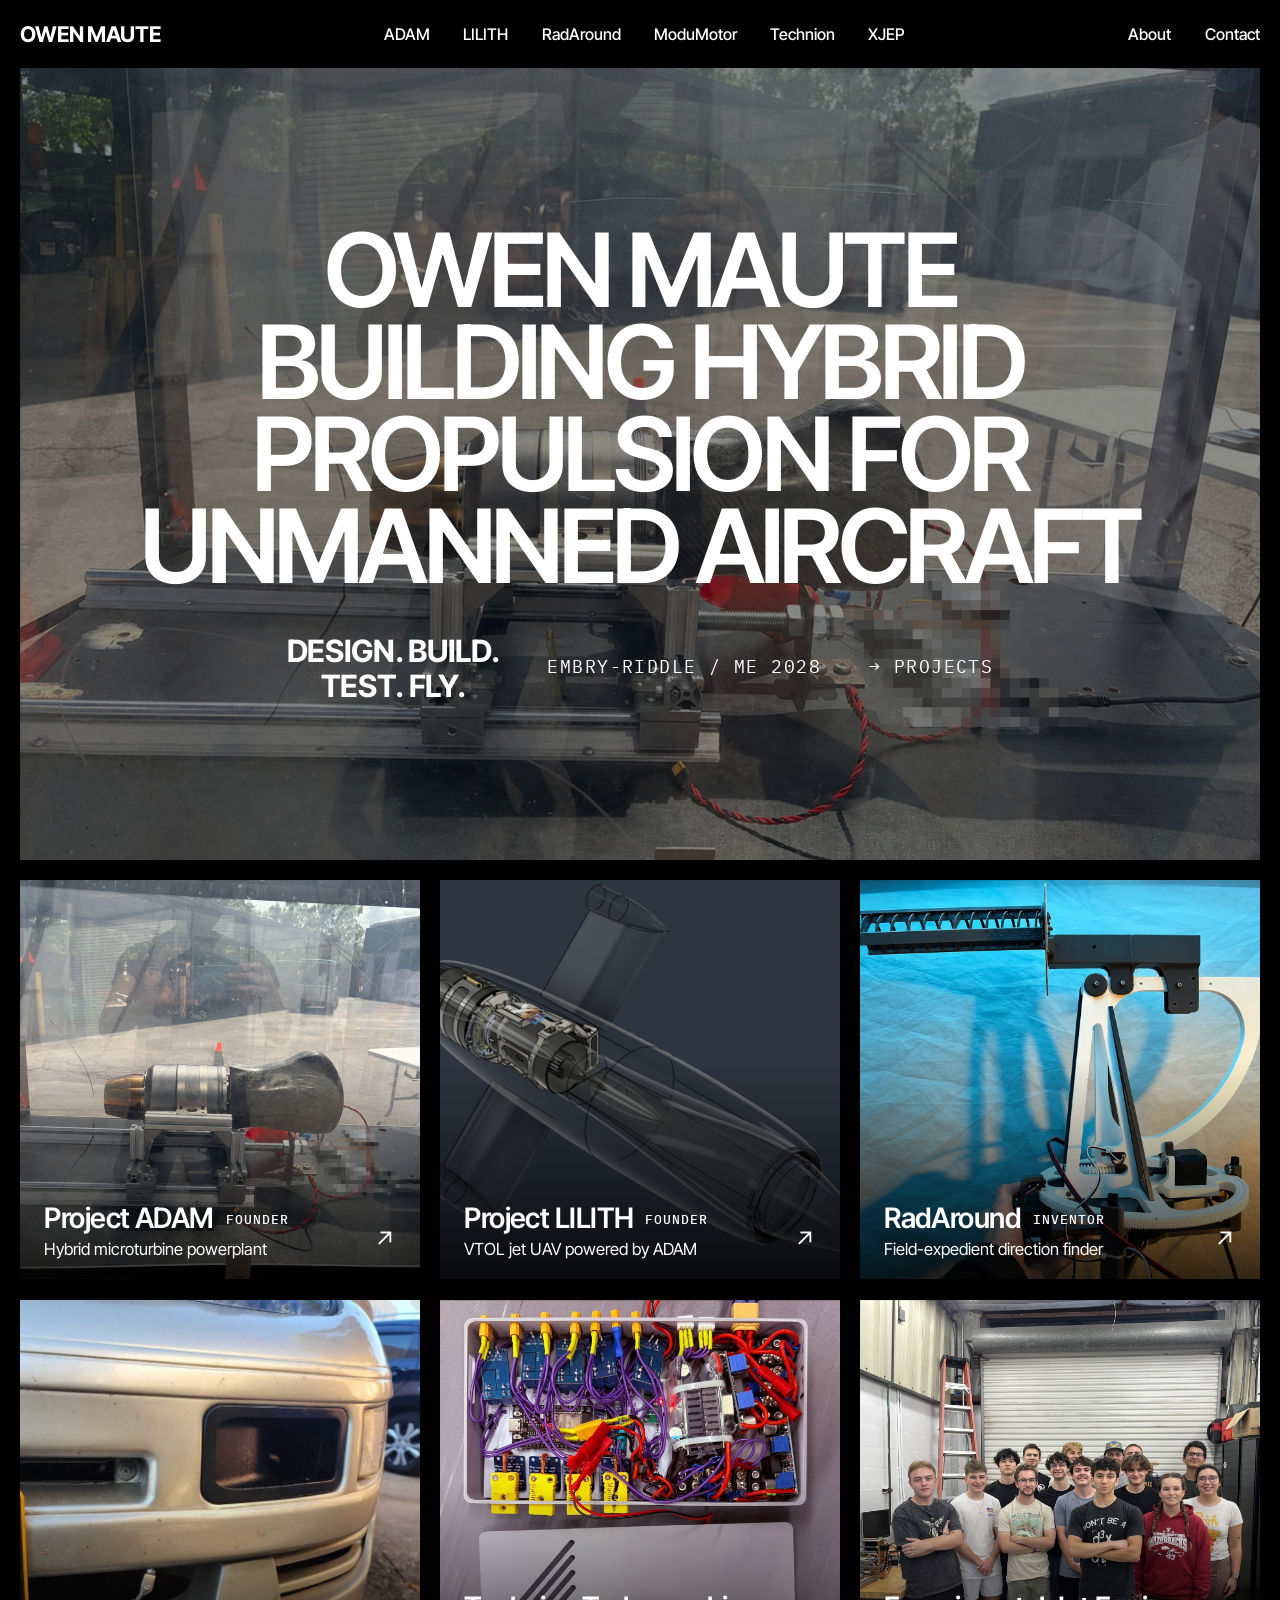
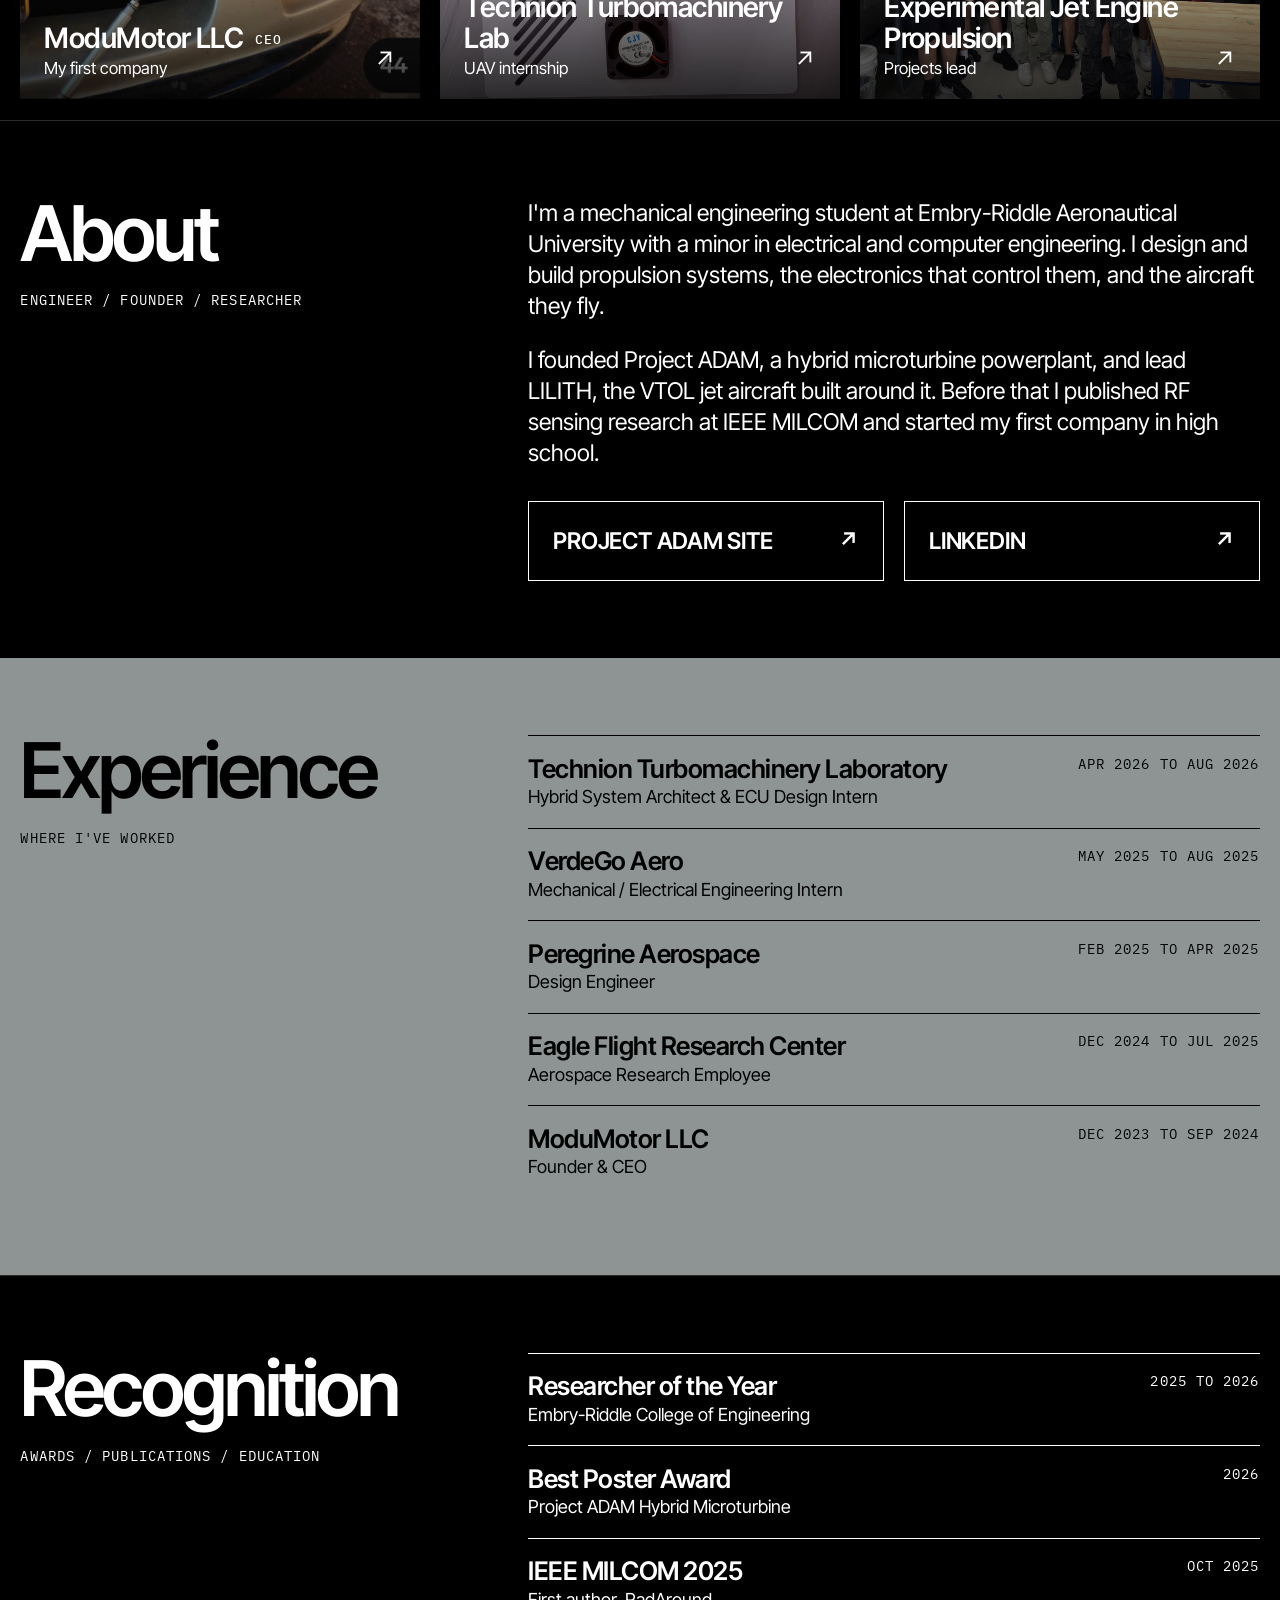
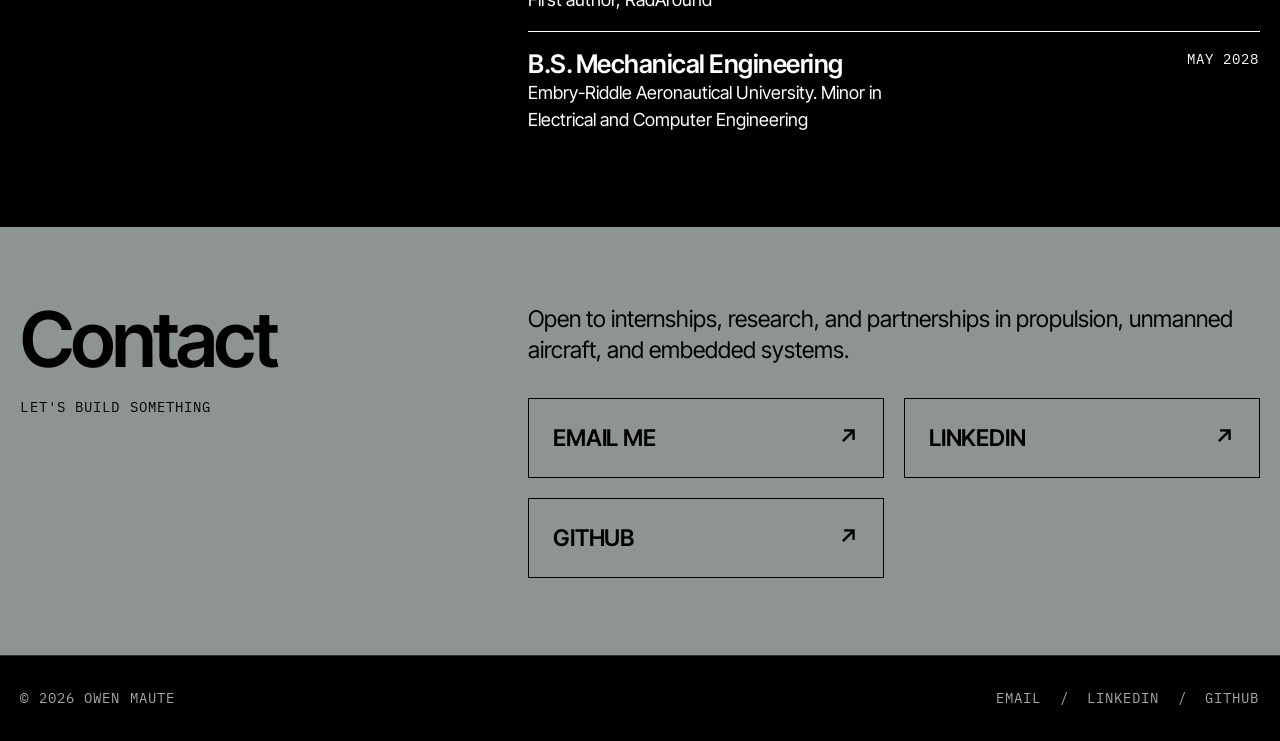
==== index.html @ c35eb9e4 "first pusH" ====
<!doctype html>
<html lang="en">
<head>
  <meta charset="utf-8">
  <meta name="viewport" content="width=device-width, initial-scale=1">
  <title>Owen Maute | Portfolio</title>
  <meta name="description" content="Owen Maute builds hybrid propulsion for unmanned aircraft. Projects, experience, and contact.">
  <meta property="og:title" content="Owen Maute | Portfolio">
  <meta property="og:description" content="Owen Maute builds hybrid propulsion for unmanned aircraft. Projects, experience, and contact.">
  <meta property="og:type" content="website">
  <link rel="icon" href="assets/favicon.svg" type="image/svg+xml">
  <link rel="preconnect" href="https://fonts.googleapis.com">
  <link rel="preconnect" href="https://fonts.gstatic.com" crossorigin>
  <link href="https://fonts.googleapis.com/css2?family=IBM+Plex+Mono:wght@400;500&family=Inter+Tight:wght@400;500;600;700&display=swap" rel="stylesheet">
  <link rel="stylesheet" href="css/styles.css">
</head>
<body>
  <a class="skip-link" href="#main">Skip to content</a>

  <header class="site-header">
    <nav class="nav" aria-label="Main">
      <a class="nav-brand" href="index.html">Owen Maute</a>
      <button class="nav-toggle" type="button" aria-expanded="false">Menu</button>
      <ul class="nav-links"><li><a href="projects/project-adam.html">ADAM</a></li><li><a href="projects/project-lilith.html">LILITH</a></li><li><a href="projects/radaround.html">RadAround</a></li><li><a href="projects/modumotor.html">ModuMotor</a></li><li><a href="projects/technion.html">Technion</a></li><li><a href="projects/xjep.html">XJEP</a></li></ul>
      <ul class="nav-side">
        <li><a href="#about">About</a></li>
        <li><a href="#contact">Contact</a></li>
      </ul>
    </nav>
  </header>

  <main id="main">
    <section class="hero">
      <img class="hero-media" src="assets/images/home/hero.jpg" alt="">
      <h1>Owen Maute<br>Building hybrid propulsion for unmanned aircraft</h1>
      <div class="hero-meta">
        <p class="hero-tag">Design. Build.<br>Test. Fly.</p>
        <p class="mono">Embry-Riddle / ME 2028</p>
        <a class="mono" href="#projects">&rarr; Projects</a>
      </div>
    </section>

    <section class="tiles" id="projects" aria-label="Projects">
      <a class="tile" href="projects/project-adam.html">
        <img src="assets/images/project-adam/testing.jpg" alt="" loading="lazy">
        <span class="tile-label"><span class="tile-title">Project ADAM <span class="tile-role mono">Founder</span></span><span class="tile-sub">Hybrid microturbine powerplant</span></span>
        <span class="tile-arrow" aria-hidden="true">&#8599;</span>
      </a>
      <a class="tile" href="projects/project-lilith.html">
        <img src="assets/images/project-lilith/title.png" alt="" loading="lazy">
        <span class="tile-label"><span class="tile-title">Project LILITH <span class="tile-role mono">Founder</span></span><span class="tile-sub">VTOL jet UAV powered by ADAM</span></span>
        <span class="tile-arrow" aria-hidden="true">&#8599;</span>
      </a>
      <a class="tile" href="projects/radaround.html">
        <img src="assets/images/radaround/cover.webp" alt="" loading="lazy">
        <span class="tile-label"><span class="tile-title">RadAround <span class="tile-role mono">Inventor</span></span><span class="tile-sub">Field-expedient direction finder</span></span>
        <span class="tile-arrow" aria-hidden="true">&#8599;</span>
      </a>
      <a class="tile" href="projects/modumotor.html">
        <img src="assets/images/modumotor/customer-car.jpg" alt="" loading="lazy">
        <span class="tile-label"><span class="tile-title">ModuMotor LLC <span class="tile-role mono">CEO</span></span><span class="tile-sub">My first company</span></span>
        <span class="tile-arrow" aria-hidden="true">&#8599;</span>
      </a>
      <a class="tile" href="projects/technion.html">
        <img src="assets/images/technion/ecu.webp" alt="" loading="lazy">
        <span class="tile-label"><span class="tile-title">Technion Turbomachinery Lab</span><span class="tile-sub">UAV internship</span></span>
        <span class="tile-arrow" aria-hidden="true">&#8599;</span>
      </a>
      <a class="tile" href="projects/xjep.html">
        <img src="assets/images/xjep/team.jpg" alt="" loading="lazy">
        <span class="tile-label"><span class="tile-title">Experimental Jet Engine Propulsion</span><span class="tile-sub">Projects lead</span></span>
        <span class="tile-arrow" aria-hidden="true">&#8599;</span>
      </a>
    </section>

    <section class="band" id="about">
      <div>
        <h2>About</h2>
        <p class="band-kicker mono">Engineer / Founder / Researcher</p>
      </div>
      <div class="band-body">
        <p>I'm a mechanical engineering student at Embry-Riddle Aeronautical University with a minor in electrical and computer engineering. I design and build propulsion systems, the electronics that control them, and the aircraft they fly.</p>
        <p>I founded Project ADAM, a hybrid microturbine powerplant, and lead LILITH, the VTOL jet aircraft built around it. Before that I published RF sensing research at IEEE MILCOM and started my first company in high school.</p>
        <div class="buttons">
          <a class="button" href="https://projectadam.tech/">Project ADAM site <span aria-hidden="true">&#8599;</span></a>
          <a class="button" href="https://www.linkedin.com/in/owen-m-27433832b/">LinkedIn <span aria-hidden="true">&#8599;</span></a>
        </div>
      </div>
    </section>

    <section class="band band--grey" id="experience">
      <div>
        <h2>Experience</h2>
        <p class="band-kicker mono">Where I've worked</p>
      </div>
      <div class="band-body">
        <ul class="rows">
          <li><div><strong>Technion Turbomachinery Laboratory</strong>Hybrid System Architect &amp; ECU Design Intern</div><span class="mono">Apr 2026 to Aug 2026</span></li>
          <li><div><strong>VerdeGo Aero</strong>Mechanical / Electrical Engineering Intern</div><span class="mono">May 2025 to Aug 2025</span></li>
          <li><div><strong>Peregrine Aerospace</strong>Design Engineer</div><span class="mono">Feb 2025 to Apr 2025</span></li>
          <li><div><strong>Eagle Flight Research Center</strong>Aerospace Research Employee</div><span class="mono">Dec 2024 to Jul 2025</span></li>
          <li><div><strong>ModuMotor LLC</strong>Founder &amp; CEO</div><span class="mono">Dec 2023 to Sep 2024</span></li>
        </ul>
      </div>
    </section>

    <section class="band" id="recognition">
      <div>
        <h2>Recognition</h2>
        <p class="band-kicker mono">Awards / Publications / Education</p>
      </div>
      <div class="band-body">
        <ul class="rows">
          <li><div><strong>Researcher of the Year</strong>Embry-Riddle College of Engineering</div><span class="mono">2025 to 2026</span></li>
          <li><div><strong>Best Poster Award</strong>Project ADAM Hybrid Microturbine</div><span class="mono">2026</span></li>
          <li><div><strong>IEEE MILCOM 2025</strong>First author, RadAround</div><span class="mono">Oct 2025</span></li>
          <li><div><strong>B.S. Mechanical Engineering</strong>Embry-Riddle Aeronautical University. Minor in Electrical and Computer Engineering</div><span class="mono">May 2028</span></li>
        </ul>
      </div>
    </section>

    <section class="band band--grey" id="contact">
      <div>
        <h2>Contact</h2>
        <p class="band-kicker mono">Let's build something</p>
      </div>
      <div class="band-body">
        <p>Open to internships, research, and partnerships in propulsion, unmanned aircraft, and embedded systems.</p>
        <div class="buttons">
          <a class="button" href="mailto:owen.maute@gmail.com">Email me <span aria-hidden="true">&#8599;</span></a>
          <a class="button" href="https://www.linkedin.com/in/owen-m-27433832b/">LinkedIn <span aria-hidden="true">&#8599;</span></a>
          <a class="button" href="https://github.com/Ayanam1R31">GitHub <span aria-hidden="true">&#8599;</span></a>
        </div>
      </div>
    </section>
  </main>

  <footer class="site-footer mono">
    <p>&copy; <span id="year"></span> Owen Maute</p>
    <p><a href="mailto:owen.maute@gmail.com">Email</a> &nbsp;/&nbsp; <a href="https://www.linkedin.com/in/owen-m-27433832b/">LinkedIn</a> &nbsp;/&nbsp; <a href="https://github.com/Ayanam1R31">GitHub</a></p>
  </footer>

  <script src="js/main.js"></script>
</body>
</html>
---- css/styles.css ----
/* Theme: change these variables to restyle the whole site */
:root {
  --bg: #000000;
  --text: #ffffff;
  --muted: #a3a8a8;
  --line: #2a2c2c;
  --band: #8e9494;
  --band-text: #000000;
  --gutter: clamp(0.75rem, 1.6vw, 1.5rem);
  --font: "Inter Tight", "Helvetica Neue", Helvetica, Arial, sans-serif;
  --mono: "IBM Plex Mono", ui-monospace, Consolas, monospace;
}

*,
*::before,
*::after {
  box-sizing: border-box;
}

html {
  scroll-behavior: smooth;
  scroll-padding-top: 5rem;
}

@media (prefers-reduced-motion: reduce) {
  html {
    scroll-behavior: auto;
  }

  * {
    transition: none !important;
  }
}

body {
  margin: 0;
  background: var(--bg);
  color: var(--text);
  font-family: var(--font);
  font-size: 1.125rem;
  line-height: 1.5;
  -webkit-font-smoothing: antialiased;
}

img,
video {
  display: block;
  max-width: 100%;
}

h1,
h2,
h3,
p,
ul,
ol,
dl,
dd,
figure {
  margin: 0;
  padding: 0;
}

ul,
ol {
  list-style: none;
}

a {
  color: inherit;
}

a:focus-visible,
button:focus-visible {
  outline: 2px solid var(--text);
  outline-offset: 3px;
}

.mono {
  font-family: var(--mono);
  font-size: 0.85rem;
  letter-spacing: 0.08em;
  text-transform: uppercase;
}

.skip-link {
  position: absolute;
  left: -999px;
  top: 0;
  padding: 0.5rem 1rem;
  background: var(--text);
  color: var(--bg);
  z-index: 20;
}

.skip-link:focus {
  left: 0;
}

/* Header */
.site-header {
  position: sticky;
  top: 0;
  z-index: 10;
  background: var(--bg);
}

.nav {
  display: flex;
  align-items: center;
  justify-content: space-between;
  gap: 1.5rem;
  padding: 1.1rem var(--gutter);
}

.nav a {
  text-decoration: none;
}

.nav-brand {
  font-size: 1.35rem;
  font-weight: 700;
  letter-spacing: -0.02em;
  text-transform: uppercase;
  white-space: nowrap;
}

.nav-links,
.nav-side {
  display: flex;
  gap: clamp(1rem, 2.6vw, 2.75rem);
  font-size: 1rem;
  font-weight: 500;
}

.nav-links a:hover,
.nav-side a:hover {
  color: var(--muted);
}

.nav-toggle {
  display: none;
  padding: 0.4rem 0.9rem;
  border: 1px solid var(--text);
  background: none;
  color: var(--text);
  font: inherit;
  font-size: 1rem;
  font-weight: 500;
}

@media (max-width: 62rem) {
  .nav {
    flex-wrap: wrap;
  }

  .nav-toggle {
    display: block;
  }

  .nav-links,
  .nav-side {
    display: none;
    flex-direction: column;
    gap: 0;
    width: 100%;
    font-size: 1.5rem;
  }

  .nav.is-open .nav-links,
  .nav.is-open .nav-side {
    display: flex;
  }

  .nav-links a,
  .nav-side a {
    padding: 0.7rem 0;
    border-top: 1px solid var(--line);
  }
}

/* Hero */
.hero {
  position: relative;
  display: flex;
  flex-direction: column;
  align-items: center;
  justify-content: center;
  min-height: min(88vh, 60rem);
  margin: 0 var(--gutter);
  padding: 4rem 1rem;
  overflow: hidden;
  text-align: center;
}

.hero-media {
  position: absolute;
  inset: 0;
  width: 100%;
  height: 100%;
  object-fit: cover;
  opacity: 0.55;
}

.hero > :not(.hero-media) {
  position: relative;
}

.hero h1 {
  max-width: 14em;
  font-size: clamp(2.6rem, 8vw, 7.25rem);
  font-weight: 600;
  line-height: 0.9;
  letter-spacing: -0.045em;
  text-transform: uppercase;
}

.hero-meta {
  display: flex;
  flex-wrap: wrap;
  align-items: center;
  justify-content: center;
  gap: 1rem 3rem;
  margin-top: 2.5rem;
}

.hero-tag {
  font-size: clamp(1.2rem, 2.4vw, 2rem);
  font-weight: 700;
  line-height: 1.15;
  letter-spacing: -0.01em;
  text-transform: uppercase;
}

.hero-meta .mono {
  font-size: clamp(0.85rem, 1.4vw, 1.2rem);
  text-decoration: none;
}

.hero--project {
  align-items: flex-start;
  justify-content: flex-end;
  padding: var(--gutter);
  text-align: left;
}

.hero--project h1 {
  margin-top: 0.75rem;
  font-size: clamp(2.6rem, 9vw, 8rem);
}

.hero-lead {
  max-width: 34em;
  margin-top: 1rem;
  font-size: clamp(1.15rem, 2vw, 1.6rem);
  font-weight: 500;
  line-height: 1.25;
}

/* Project tiles */
.tiles {
  display: grid;
  grid-template-columns: repeat(3, 1fr);
  gap: var(--gutter);
  padding: var(--gutter);
}

.tile {
  position: relative;
  display: block;
  aspect-ratio: 1;
  overflow: hidden;
  background: #101212;
  text-decoration: none;
}

.tile img {
  width: 100%;
  height: 100%;
  object-fit: cover;
  transition: transform 0.6s ease;
}

.tile:hover img {
  transform: scale(1.04);
}

.tile::after {
  content: "";
  position: absolute;
  inset: 45% 0 0;
  background: linear-gradient(transparent, rgba(0, 0, 0, 0.8));
}

.tile--empty {
  background: repeating-linear-gradient(135deg, #131515 0 2px, #0a0b0b 2px 22px);
}

.tile-label {
  position: absolute;
  z-index: 1;
  left: 1.5rem;
  right: 3.5rem;
  bottom: 1.25rem;
}

.tile-title {
  display: block;
  font-size: clamp(1.4rem, 2.2vw, 2rem);
  font-weight: 600;
  line-height: 1.1;
  letter-spacing: -0.02em;
}

.tile-role {
  margin-left: 0.4rem;
  font-size: 0.8rem;
  font-weight: 500;
  letter-spacing: 0.08em;
  vertical-align: middle;
}

.tile-sub {
  display: block;
  margin-top: 0.3rem;
  font-size: clamp(0.95rem, 1.3vw, 1.2rem);
  line-height: 1.25;
}

.tile-arrow {
  position: absolute;
  z-index: 1;
  right: 1.5rem;
  bottom: 1.25rem;
  font-size: 1.5rem;
}

.tile--wide {
  aspect-ratio: auto;
  min-height: 22rem;
  margin: var(--gutter);
}

@media (max-width: 62rem) {
  .tiles {
    grid-template-columns: repeat(2, 1fr);
  }
}

@media (max-width: 40rem) {
  .tiles {
    grid-template-columns: 1fr;
  }
}

/* Bands (about, experience, contact) */
.band {
  display: grid;
  grid-template-columns: minmax(0, 2fr) minmax(0, 3fr);
  gap: 2rem var(--gutter);
  padding: clamp(2.5rem, 6vw, 5rem) var(--gutter);
  border-top: 1px solid var(--line);
}

.band--grey {
  border-top: 0;
  background: var(--band);
  color: var(--band-text);
}

.band h2 {
  font-size: clamp(2.5rem, 6vw, 5rem);
  font-weight: 600;
  line-height: 0.95;
  letter-spacing: -0.04em;
}

.band-kicker {
  margin-top: 1.25rem;
}

.band-body > p {
  max-width: 38em;
  font-size: clamp(1.15rem, 1.8vw, 1.5rem);
  line-height: 1.35;
}

.band-body > p + p {
  margin-top: 1em;
}

@media (max-width: 50rem) {
  .band {
    grid-template-columns: 1fr;
  }
}

/* Rows (experience, facts) */
.rows > li {
  display: grid;
  grid-template-columns: minmax(0, 3fr) minmax(0, 2fr);
  gap: 0.25rem 1.5rem;
  padding: 1.1rem 0;
  border-top: 1px solid currentColor;
}

.rows > li > :only-child {
  grid-column: 1 / -1;
}

.rows strong {
  display: block;
  font-size: clamp(1.2rem, 2vw, 1.6rem);
  font-weight: 600;
  line-height: 1.15;
  letter-spacing: -0.02em;
}

.rows .mono {
  text-align: right;
}

@media (max-width: 40rem) {
  .rows > li {
    grid-template-columns: 1fr;
  }

  .rows .mono {
    text-align: left;
  }
}

/* Big buttons */
.buttons {
  display: grid;
  grid-template-columns: repeat(auto-fit, minmax(min(100%, 16rem), 1fr));
  gap: var(--gutter);
  margin-top: 2rem;
}

.button {
  display: flex;
  align-items: center;
  justify-content: space-between;
  gap: 1rem;
  min-height: 5rem;
  padding: 1rem 1.5rem;
  border: 1px solid currentColor;
  font-size: clamp(1.15rem, 1.8vw, 1.5rem);
  font-weight: 600;
  letter-spacing: -0.01em;
  text-decoration: none;
  text-transform: uppercase;
  transition: background 0.2s, color 0.2s;
}

.button:hover {
  background: var(--text);
  color: var(--bg);
}

.band--grey .button:hover {
  background: var(--band-text);
  color: var(--band);
}

/* Project pages */
.stats {
  display: grid;
  grid-template-columns: repeat(auto-fit, minmax(min(100%, 13rem), 1fr));
  gap: 0 var(--gutter);
  padding: clamp(2rem, 5vw, 4rem) var(--gutter) 0;
}

.stats > div {
  padding: 1.25rem 0 1.5rem;
  border-top: 1px solid var(--text);
}

.stats dd {
  font-size: clamp(2.5rem, 5.5vw, 4.5rem);
  font-weight: 600;
  line-height: 1;
  letter-spacing: -0.04em;
}

.stats dt {
  margin-top: 0.6rem;
  color: var(--muted);
}

.points > li {
  padding: 1rem 0;
  border-top: 1px solid var(--line);
  font-size: clamp(1.1rem, 1.6vw, 1.35rem);
  line-height: 1.35;
}

.gallery {
  display: grid;
  grid-template-columns: repeat(2, 1fr);
  gap: var(--gutter);
  padding: var(--gutter);
}

.gallery figure {
  background: #0c0d0d;
}

.gallery .wide {
  grid-column: 1 / -1;
}

.gallery img,
.gallery video {
  width: 100%;
  aspect-ratio: 4 / 3;
  object-fit: cover;
}

.gallery .tall img,
.gallery .tall video {
  aspect-ratio: 3 / 4;
}

.gallery .wide img,
.gallery .wide video {
  aspect-ratio: auto;
  max-height: 92vh;
}

.gallery .fit img {
  aspect-ratio: 1;
  object-fit: contain;
  background: #000000;
}

.gallery .contain img {
  object-fit: contain;
  background: #ffffff;
}

.gallery figcaption {
  padding: 0.75rem 0 0.25rem;
  background: var(--bg);
  color: var(--muted);
}

@media (max-width: 40rem) {
  .gallery {
    grid-template-columns: 1fr;
  }
}

/* Footer */
.site-footer {
  display: flex;
  flex-wrap: wrap;
  justify-content: space-between;
  gap: 0.5rem 2rem;
  padding: 2rem var(--gutter);
  border-top: 1px solid var(--line);
  color: var(--muted);
}

.site-footer a {
  text-decoration: none;
}

.site-footer a:hover {
  color: var(--text);
}
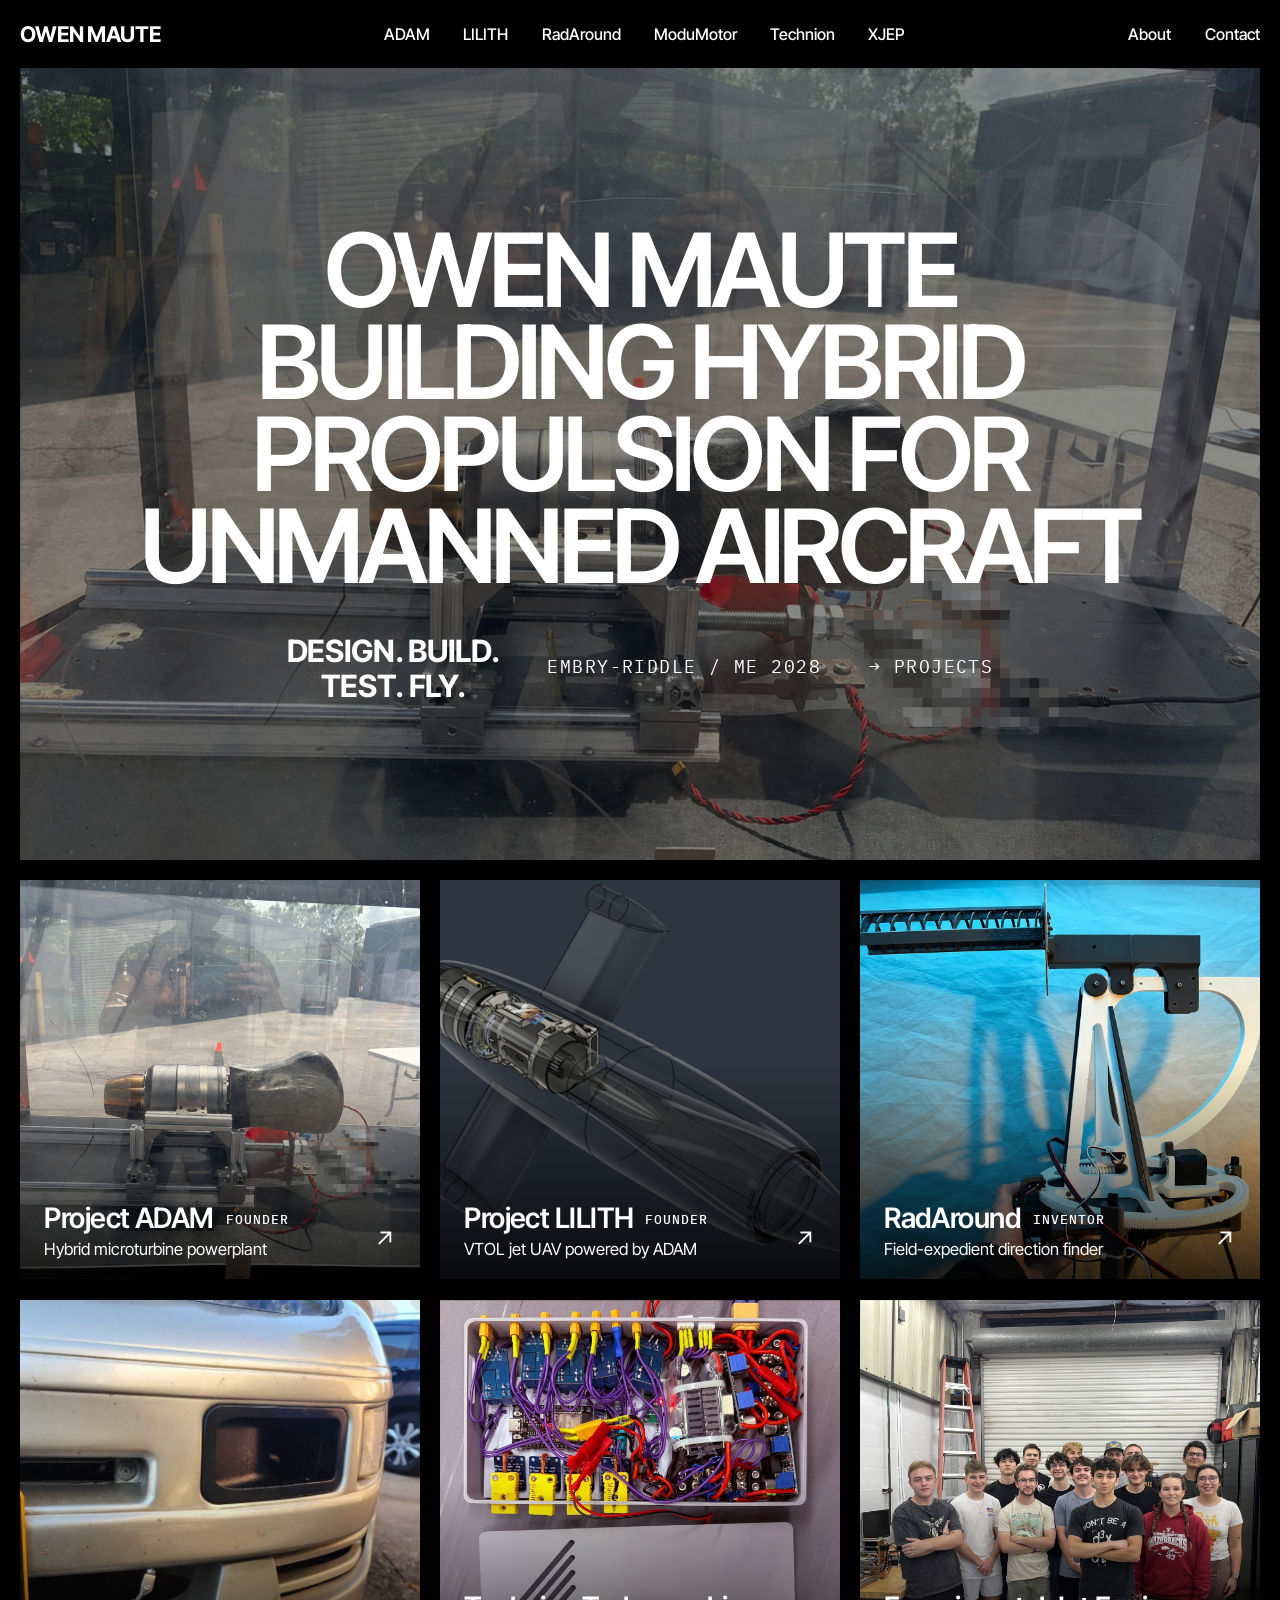
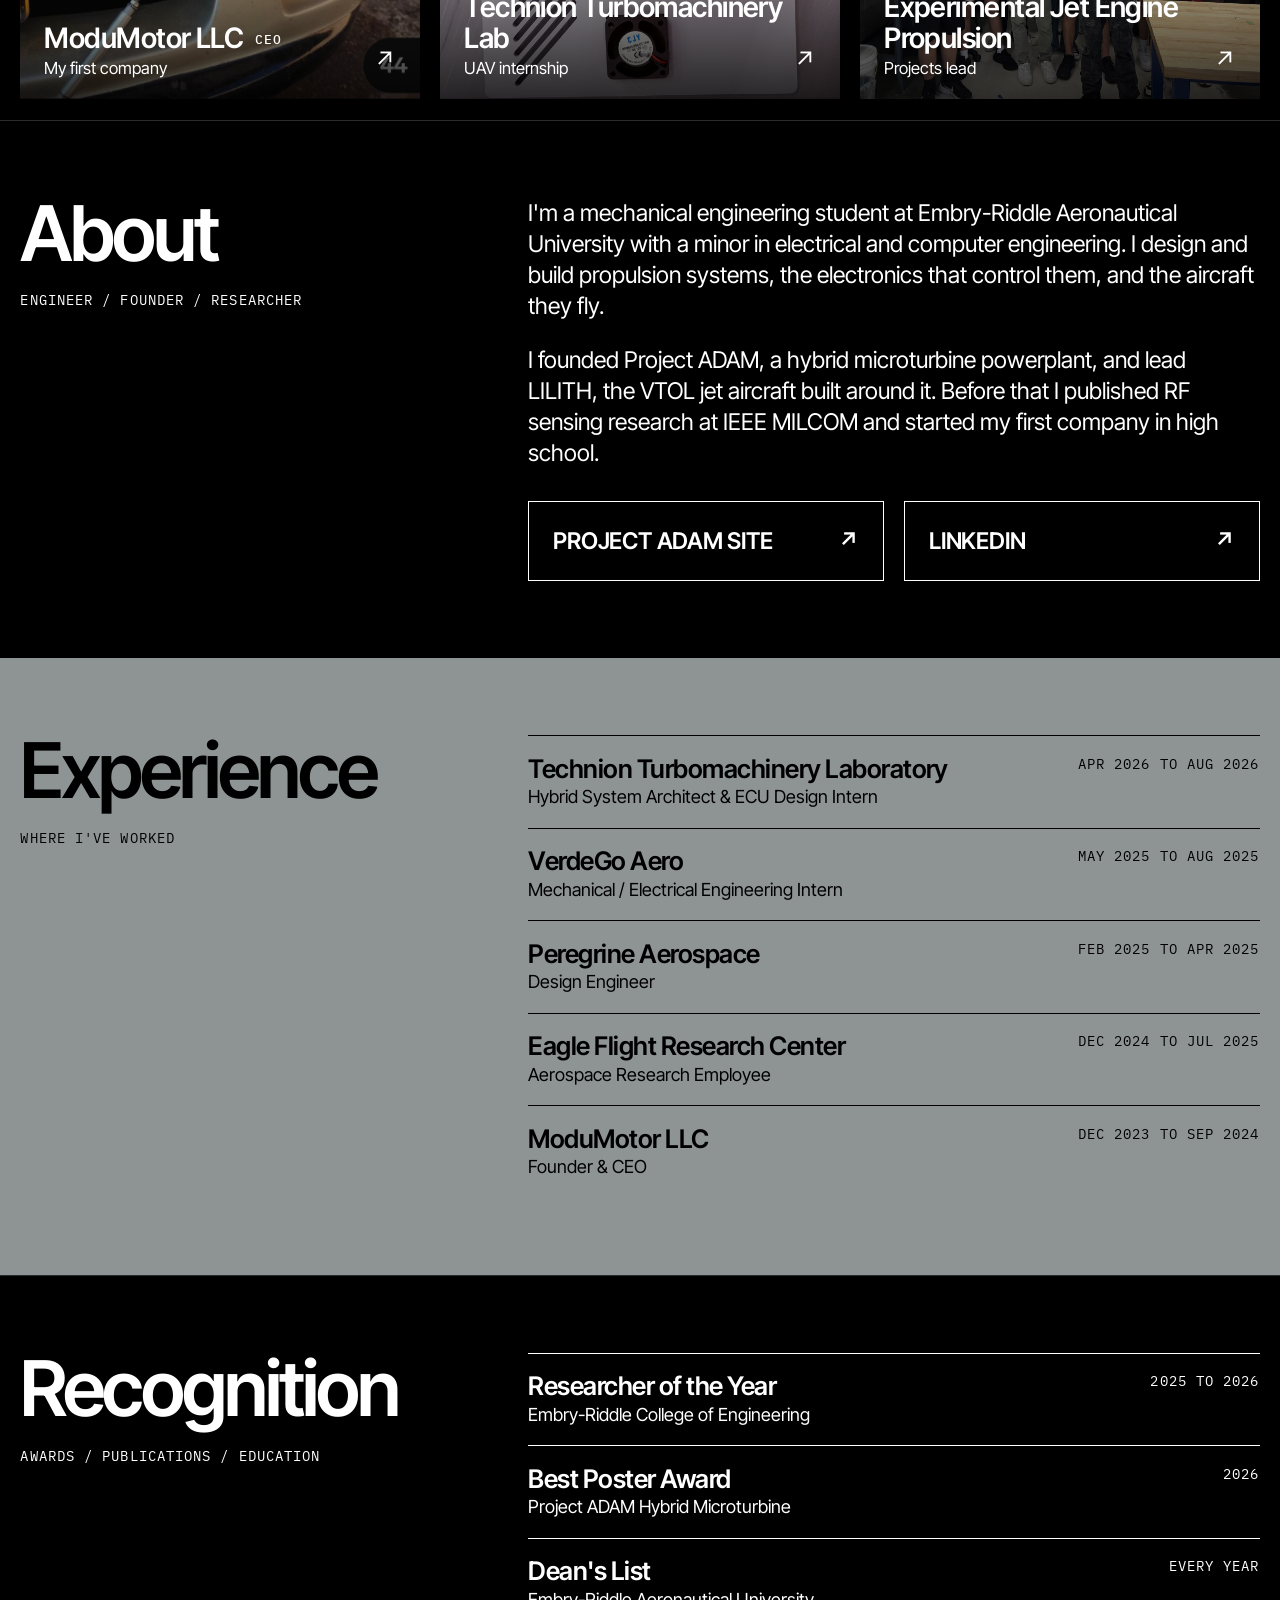
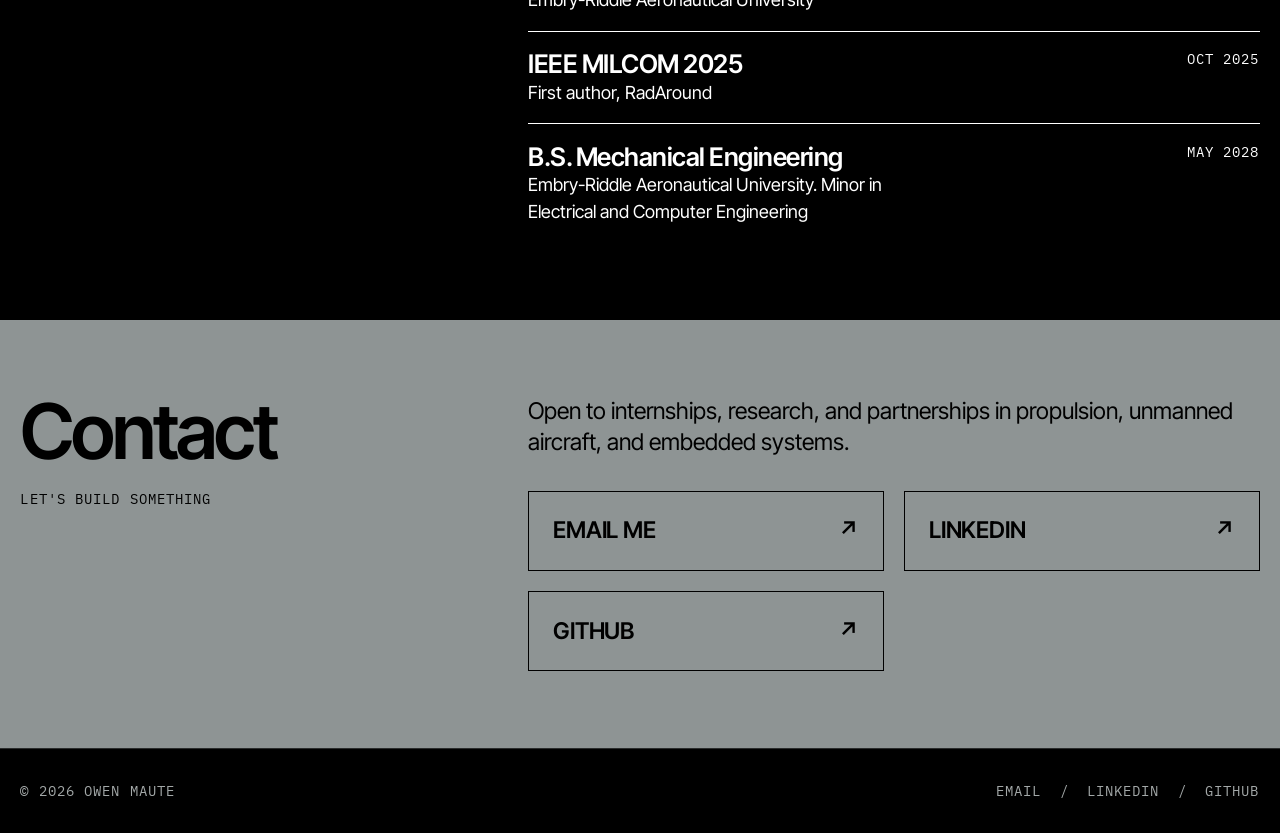
==== commit ab28c1b6: "third push" ====
--- a/index.html
+++ b/index.html
@@ -113,6 +113,7 @@
         <ul class="rows">
           <li><div><strong>Researcher of the Year</strong>Embry-Riddle College of Engineering</div><span class="mono">2025 to 2026</span></li>
           <li><div><strong>Best Poster Award</strong>Project ADAM Hybrid Microturbine</div><span class="mono">2026</span></li>
+          <li><div><strong>Dean's List</strong>Embry-Riddle Aeronautical University</div><span class="mono">Every year</span></li>
           <li><div><strong>IEEE MILCOM 2025</strong>First author, RadAround</div><span class="mono">Oct 2025</span></li>
           <li><div><strong>B.S. Mechanical Engineering</strong>Embry-Riddle Aeronautical University. Minor in Electrical and Computer Engineering</div><span class="mono">May 2028</span></li>
         </ul>
--- a/css/styles.css
+++ b/css/styles.css
@@ -237,16 +237,57 @@
   text-decoration: none;
 }
 
+/* Project page header: text on the left, cover photo on the right */
 .hero--project {
-  align-items: flex-start;
-  justify-content: flex-end;
-  padding: var(--gutter);
+  display: grid;
+  grid-template-columns: minmax(0, 1fr) minmax(0, 1fr);
+  grid-template-rows: 1fr auto auto auto 1fr;
+  column-gap: clamp(1.5rem, 4vw, 4rem);
+  justify-items: start;
+  min-height: 0;
+  padding: clamp(1.5rem, 4vw, 3.5rem) 0;
+  overflow: visible;
   text-align: left;
 }
 
+.hero--project > * {
+  grid-column: 1;
+}
+
+.hero--project > .mono {
+  grid-row: 2;
+}
+
 .hero--project h1 {
+  grid-row: 3;
   margin-top: 0.75rem;
-  font-size: clamp(2.6rem, 9vw, 8rem);
+  font-size: clamp(2.2rem, 4.4vw, 4.75rem);
+}
+
+.hero--project .hero-lead {
+  grid-row: 4;
+}
+
+.hero--project .hero-media {
+  position: static;
+  grid-column: 2;
+  grid-row: 1 / -1;
+  align-self: center;
+  height: auto;
+  aspect-ratio: 4 / 3;
+  opacity: 1;
+}
+
+@media (max-width: 50rem) {
+  .hero--project {
+    display: flex;
+    align-items: stretch;
+    gap: 0;
+  }
+
+  .hero--project .hero-media {
+    margin-bottom: 1.5rem;
+  }
 }
 
 .hero-lead {
@@ -497,58 +538,42 @@
 }
 
 .gallery {
-  display: grid;
-  grid-template-columns: repeat(2, 1fr);
-  gap: var(--gutter);
+  columns: 2;
+  column-gap: var(--gutter);
+  max-width: 78%;
+  margin: 0 auto;
   padding: var(--gutter);
 }
 
 .gallery figure {
-  background: #0c0d0d;
-}
-
-.gallery .wide {
-  grid-column: 1 / -1;
+  break-inside: avoid;
+  margin-bottom: var(--gutter);
 }
 
 .gallery img,
 .gallery video {
   width: 100%;
-  aspect-ratio: 4 / 3;
-  object-fit: cover;
-}
-
-.gallery .tall img,
-.gallery .tall video {
-  aspect-ratio: 3 / 4;
-}
-
-.gallery .wide img,
-.gallery .wide video {
-  aspect-ratio: auto;
-  max-height: 92vh;
-}
-
-.gallery .fit img {
-  aspect-ratio: 1;
-  object-fit: contain;
-  background: #000000;
+  height: auto;
 }
 
 .gallery .contain img {
-  object-fit: contain;
   background: #ffffff;
 }
 
 .gallery figcaption {
-  padding: 0.75rem 0 0.25rem;
-  background: var(--bg);
+  padding-top: 0.6rem;
   color: var(--muted);
+}
+
+@media (max-width: 62rem) {
+  .gallery {
+    max-width: none;
+  }
 }
 
 @media (max-width: 40rem) {
   .gallery {
-    grid-template-columns: 1fr;
+    columns: 1;
   }
 }
 
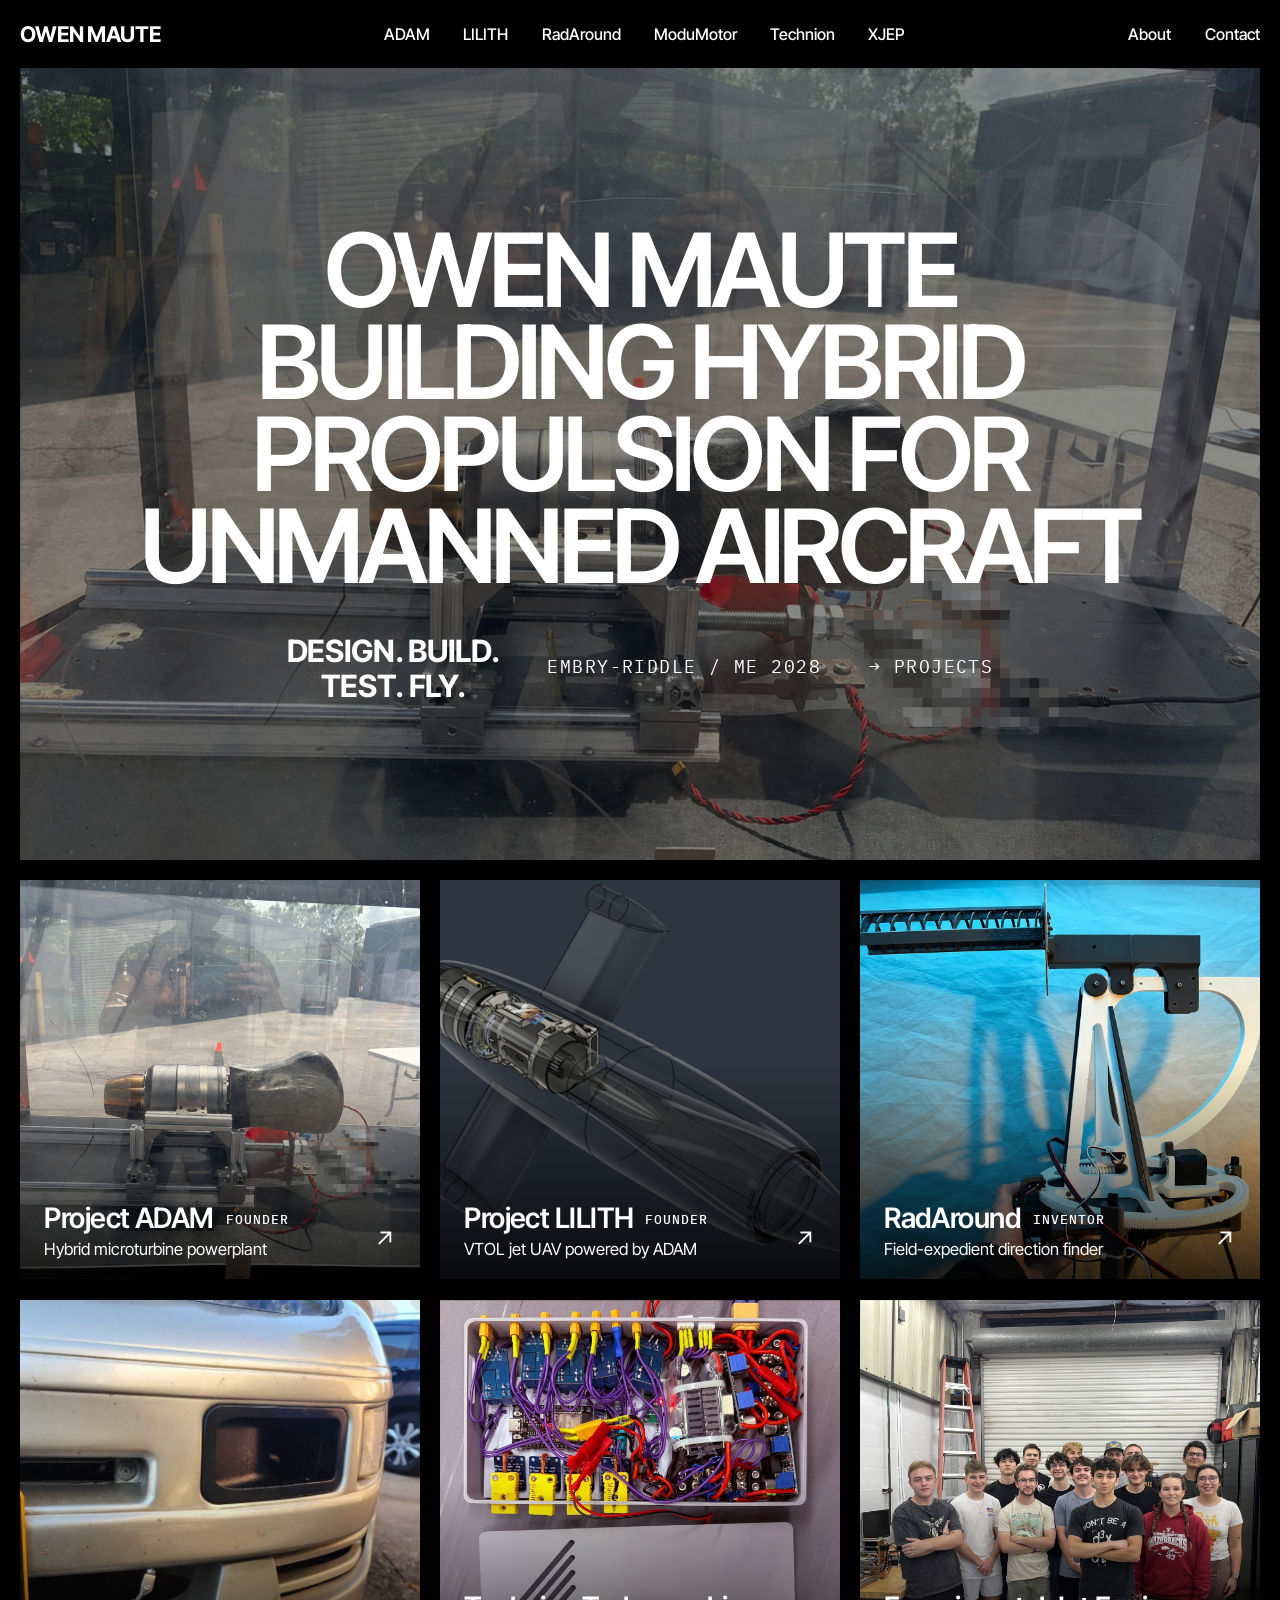
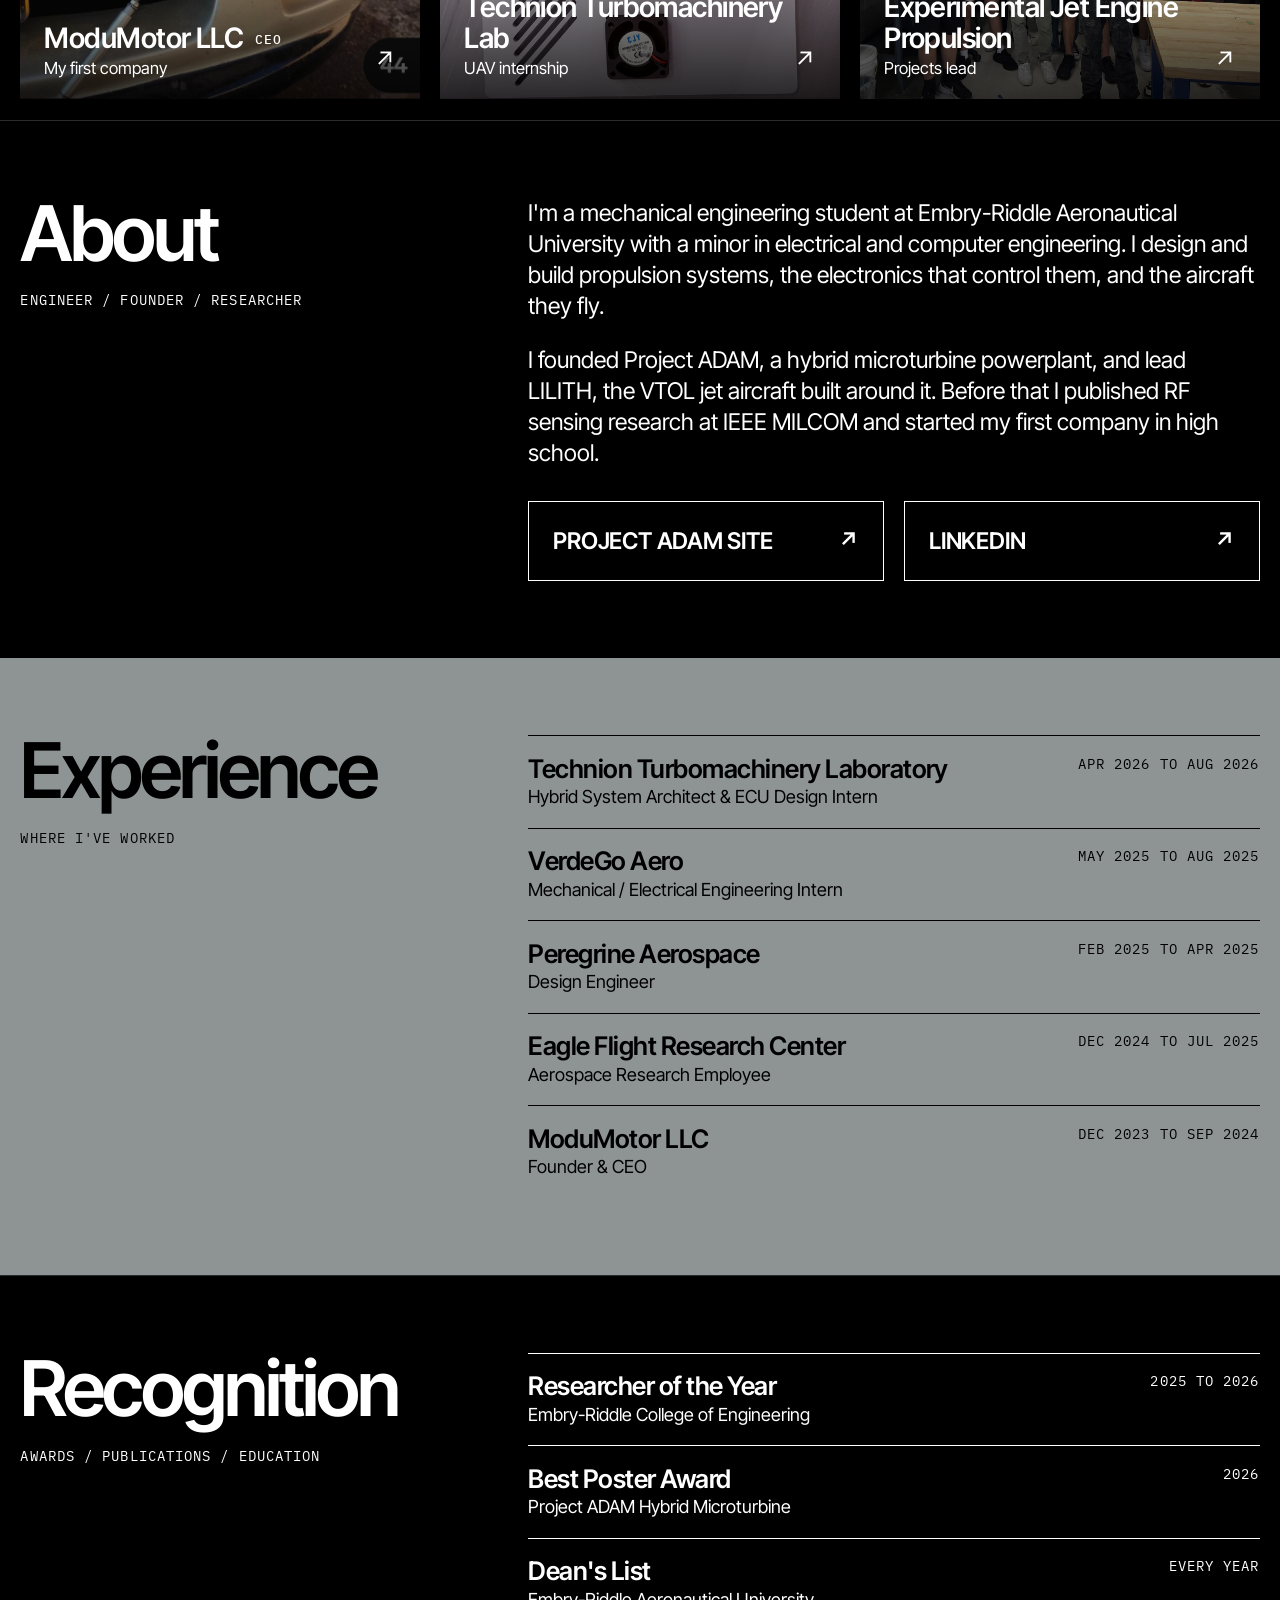
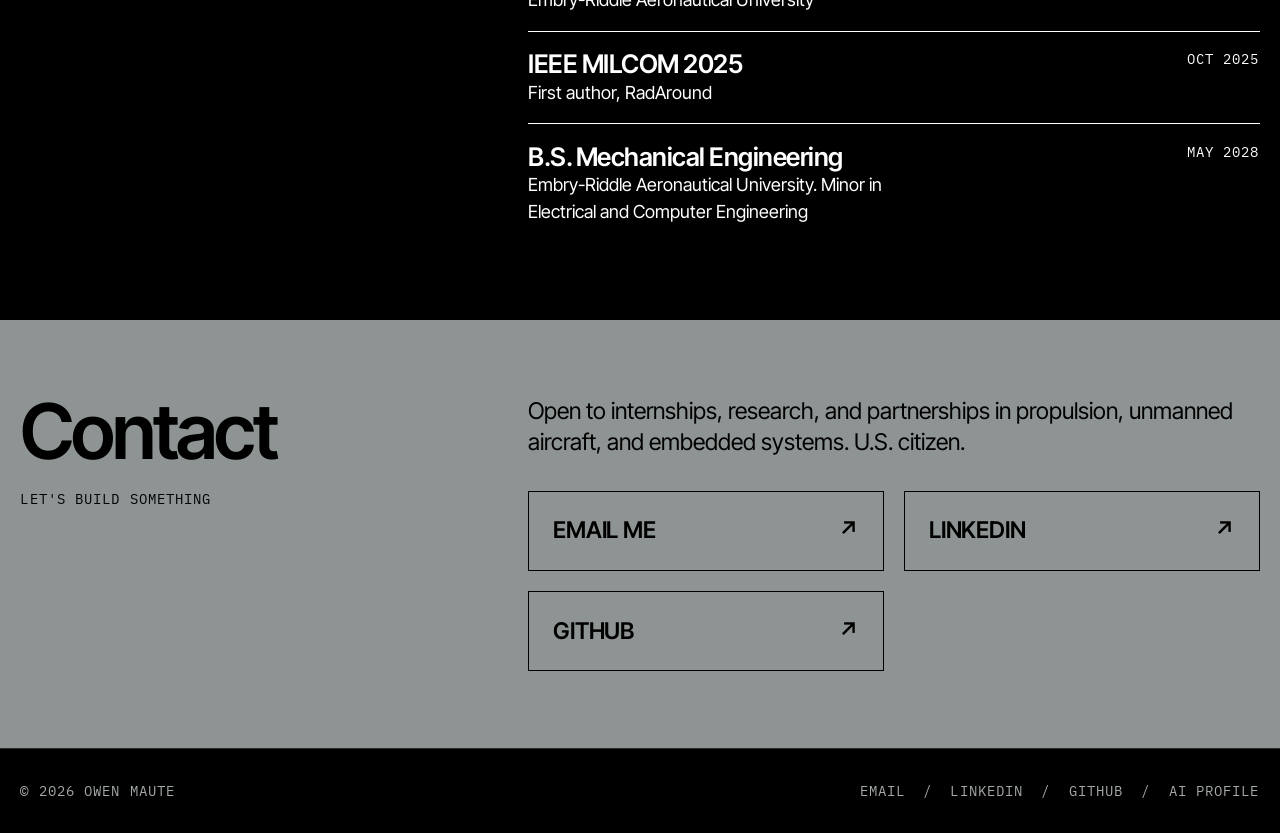
==== commit 65db2766: "Add AI-readable profile, structured data, sitemap, and robots.txt Co-Authored-By: Claude Opus 5.5 <n" ====
--- a/index.html
+++ b/index.html
@@ -8,11 +8,86 @@
   <meta property="og:title" content="Owen Maute | Portfolio">
   <meta property="og:description" content="Owen Maute builds hybrid propulsion for unmanned aircraft. Projects, experience, and contact.">
   <meta property="og:type" content="website">
-  <link rel="icon" href="assets/favicon.svg" type="image/svg+xml">
+  <link rel="icon" href="assets/favicon.png" type="image/png">
   <link rel="preconnect" href="https://fonts.googleapis.com">
   <link rel="preconnect" href="https://fonts.gstatic.com" crossorigin>
   <link href="https://fonts.googleapis.com/css2?family=IBM+Plex+Mono:wght@400;500&family=Inter+Tight:wght@400;500;600;700&display=swap" rel="stylesheet">
   <link rel="stylesheet" href="css/styles.css">
+  <link rel="alternate" type="text/markdown" href="llms.txt" title="Plain-text profile for AI assistants">
+  <link rel="sitemap" type="application/xml" href="sitemap.xml">
+  <script type="application/ld+json">
+{
+  "@context": "https://schema.org",
+  "@type": "ProfilePage",
+  "url": "https://ayanam1r31.github.io/",
+  "mainEntity": {
+    "@type": "Person",
+    "name": "Owen Maute",
+    "url": "https://ayanam1r31.github.io/",
+    "email": "mailto:owen.maute@gmail.com",
+    "jobTitle": "Mechanical Engineering Student; Founder and Lead Engineer, Project ADAM",
+    "description": "Mechanical engineering student at Embry-Riddle who designs, builds, and tests hybrid propulsion systems, engine control electronics, and unmanned aircraft. Founder of Project ADAM, a 32 kg thrust, 6 kW hybrid microturbine powerplant. First author at IEEE MILCOM 2025.",
+    "image": "https://ayanam1r31.github.io/assets/images/home/hero.jpg",
+    "address": {
+      "@type": "PostalAddress",
+      "addressLocality": "Daytona Beach",
+      "addressRegion": "FL",
+      "addressCountry": "US"
+    },
+    "nationality": {
+      "@type": "Country",
+      "name": "United States"
+    },
+    "alumniOf": {
+      "@type": "CollegeOrUniversity",
+      "name": "Embry-Riddle Aeronautical University",
+      "url": "https://erau.edu/"
+    },
+    "hasCredential": {
+      "@type": "EducationalOccupationalCredential",
+      "credentialCategory": "degree",
+      "name": "B.S. Mechanical Engineering, minor in Electrical and Computer Engineering (expected May 2028)"
+    },
+    "award": [
+      "College of Engineering Researcher of the Year, Embry-Riddle Aeronautical University, 2025-2026",
+      "Best Poster Award 2026, Project ADAM Hybrid Microturbine",
+      "Dean's List, every year, Embry-Riddle Aeronautical University"
+    ],
+    "knowsAbout": [
+      "Hybrid-electric propulsion",
+      "Microturbines",
+      "Gas turbine engines",
+      "Afterburners",
+      "Recuperators",
+      "FADEC and engine control units",
+      "Embedded C",
+      "ESP32",
+      "STM32",
+      "PCB design",
+      "CAN bus",
+      "Data acquisition",
+      "Unmanned aircraft systems",
+      "VTOL aircraft design",
+      "Computational fluid dynamics",
+      "ANSYS Fluent",
+      "OpenVSP",
+      "XFLR5",
+      "MATLAB",
+      "Fusion 360",
+      "Additive manufacturing",
+      "Software-defined radio",
+      "GNU Radio",
+      "Antenna design",
+      "RF direction finding"
+    ],
+    "sameAs": [
+      "https://www.linkedin.com/in/owen-m-27433832b/",
+      "https://github.com/Ayanam1R31",
+      "https://projectadam.tech/"
+    ]
+  }
+}
+  </script>
 </head>
 <body>
   <a class="skip-link" href="#main">Skip to content</a>
@@ -44,32 +119,32 @@
       <a class="tile" href="projects/project-adam.html">
         <img src="assets/images/project-adam/testing.jpg" alt="" loading="lazy">
         <span class="tile-label"><span class="tile-title">Project ADAM <span class="tile-role mono">Founder</span></span><span class="tile-sub">Hybrid microturbine powerplant</span></span>
-        <span class="tile-arrow" aria-hidden="true">&#8599;</span>
+        <span class="tile-arrow" aria-hidden="true">&#8599;&#xFE0E;</span>
       </a>
       <a class="tile" href="projects/project-lilith.html">
         <img src="assets/images/project-lilith/title.png" alt="" loading="lazy">
         <span class="tile-label"><span class="tile-title">Project LILITH <span class="tile-role mono">Founder</span></span><span class="tile-sub">VTOL jet UAV powered by ADAM</span></span>
-        <span class="tile-arrow" aria-hidden="true">&#8599;</span>
+        <span class="tile-arrow" aria-hidden="true">&#8599;&#xFE0E;</span>
       </a>
       <a class="tile" href="projects/radaround.html">
         <img src="assets/images/radaround/cover.webp" alt="" loading="lazy">
         <span class="tile-label"><span class="tile-title">RadAround <span class="tile-role mono">Inventor</span></span><span class="tile-sub">Field-expedient direction finder</span></span>
-        <span class="tile-arrow" aria-hidden="true">&#8599;</span>
+        <span class="tile-arrow" aria-hidden="true">&#8599;&#xFE0E;</span>
       </a>
       <a class="tile" href="projects/modumotor.html">
         <img src="assets/images/modumotor/customer-car.jpg" alt="" loading="lazy">
         <span class="tile-label"><span class="tile-title">ModuMotor LLC <span class="tile-role mono">CEO</span></span><span class="tile-sub">My first company</span></span>
-        <span class="tile-arrow" aria-hidden="true">&#8599;</span>
+        <span class="tile-arrow" aria-hidden="true">&#8599;&#xFE0E;</span>
       </a>
       <a class="tile" href="projects/technion.html">
         <img src="assets/images/technion/ecu.webp" alt="" loading="lazy">
         <span class="tile-label"><span class="tile-title">Technion Turbomachinery Lab</span><span class="tile-sub">UAV internship</span></span>
-        <span class="tile-arrow" aria-hidden="true">&#8599;</span>
+        <span class="tile-arrow" aria-hidden="true">&#8599;&#xFE0E;</span>
       </a>
       <a class="tile" href="projects/xjep.html">
         <img src="assets/images/xjep/team.jpg" alt="" loading="lazy">
         <span class="tile-label"><span class="tile-title">Experimental Jet Engine Propulsion</span><span class="tile-sub">Projects lead</span></span>
-        <span class="tile-arrow" aria-hidden="true">&#8599;</span>
+        <span class="tile-arrow" aria-hidden="true">&#8599;&#xFE0E;</span>
       </a>
     </section>
 
@@ -82,8 +157,8 @@
         <p>I'm a mechanical engineering student at Embry-Riddle Aeronautical University with a minor in electrical and computer engineering. I design and build propulsion systems, the electronics that control them, and the aircraft they fly.</p>
         <p>I founded Project ADAM, a hybrid microturbine powerplant, and lead LILITH, the VTOL jet aircraft built around it. Before that I published RF sensing research at IEEE MILCOM and started my first company in high school.</p>
         <div class="buttons">
-          <a class="button" href="https://projectadam.tech/">Project ADAM site <span aria-hidden="true">&#8599;</span></a>
-          <a class="button" href="https://www.linkedin.com/in/owen-m-27433832b/">LinkedIn <span aria-hidden="true">&#8599;</span></a>
+          <a class="button" href="https://projectadam.tech/">Project ADAM site <span aria-hidden="true">&#8599;&#xFE0E;</span></a>
+          <a class="button" href="https://www.linkedin.com/in/owen-m-27433832b/">LinkedIn <span aria-hidden="true">&#8599;&#xFE0E;</span></a>
         </div>
       </div>
     </section>
@@ -126,11 +201,11 @@
         <p class="band-kicker mono">Let's build something</p>
       </div>
       <div class="band-body">
-        <p>Open to internships, research, and partnerships in propulsion, unmanned aircraft, and embedded systems.</p>
+        <p>Open to internships, research, and partnerships in propulsion, unmanned aircraft, and embedded systems. U.S. citizen.</p>
         <div class="buttons">
-          <a class="button" href="mailto:owen.maute@gmail.com">Email me <span aria-hidden="true">&#8599;</span></a>
-          <a class="button" href="https://www.linkedin.com/in/owen-m-27433832b/">LinkedIn <span aria-hidden="true">&#8599;</span></a>
-          <a class="button" href="https://github.com/Ayanam1R31">GitHub <span aria-hidden="true">&#8599;</span></a>
+          <a class="button" href="mailto:owen.maute@gmail.com">Email me <span aria-hidden="true">&#8599;&#xFE0E;</span></a>
+          <a class="button" href="https://www.linkedin.com/in/owen-m-27433832b/">LinkedIn <span aria-hidden="true">&#8599;&#xFE0E;</span></a>
+          <a class="button" href="https://github.com/Ayanam1R31">GitHub <span aria-hidden="true">&#8599;&#xFE0E;</span></a>
         </div>
       </div>
     </section>
@@ -138,7 +213,7 @@
 
   <footer class="site-footer mono">
     <p>&copy; <span id="year"></span> Owen Maute</p>
-    <p><a href="mailto:owen.maute@gmail.com">Email</a> &nbsp;/&nbsp; <a href="https://www.linkedin.com/in/owen-m-27433832b/">LinkedIn</a> &nbsp;/&nbsp; <a href="https://github.com/Ayanam1R31">GitHub</a></p>
+    <p><a href="mailto:owen.maute@gmail.com">Email</a> &nbsp;/&nbsp; <a href="https://www.linkedin.com/in/owen-m-27433832b/">LinkedIn</a> &nbsp;/&nbsp; <a href="https://github.com/Ayanam1R31">GitHub</a> &nbsp;/&nbsp; <a href="llms.txt">AI profile</a></p>
   </footer>
 
   <script src="js/main.js"></script>
--- a/css/styles.css
+++ b/css/styles.css
@@ -374,6 +374,18 @@
   right: 1.5rem;
   bottom: 1.25rem;
   font-size: 1.5rem;
+}
+
+.tile-arrow,
+.button span {
+  font-variant-emoji: text;
+}
+
+@media (max-width: 40rem) {
+  .tile-arrow,
+  .button span[aria-hidden] {
+    display: none;
+  }
 }
 
 .tile--wide {
